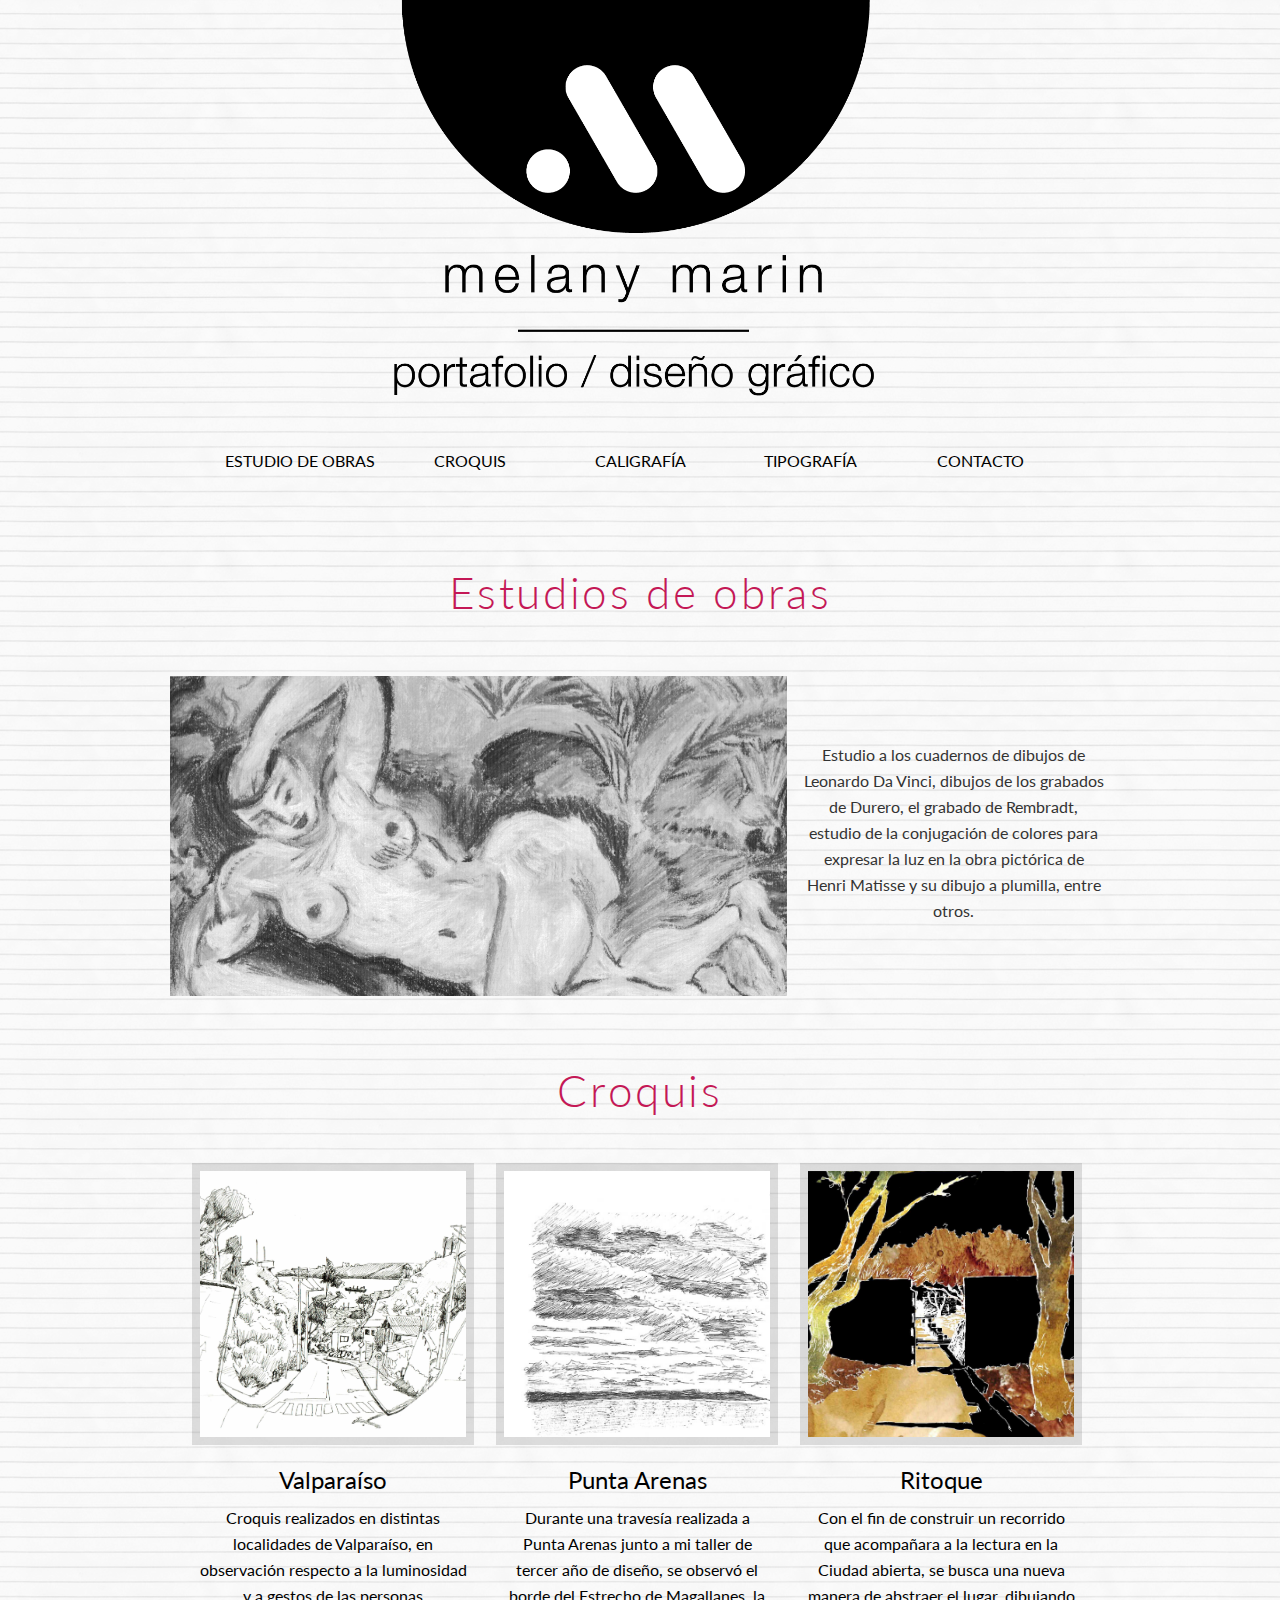
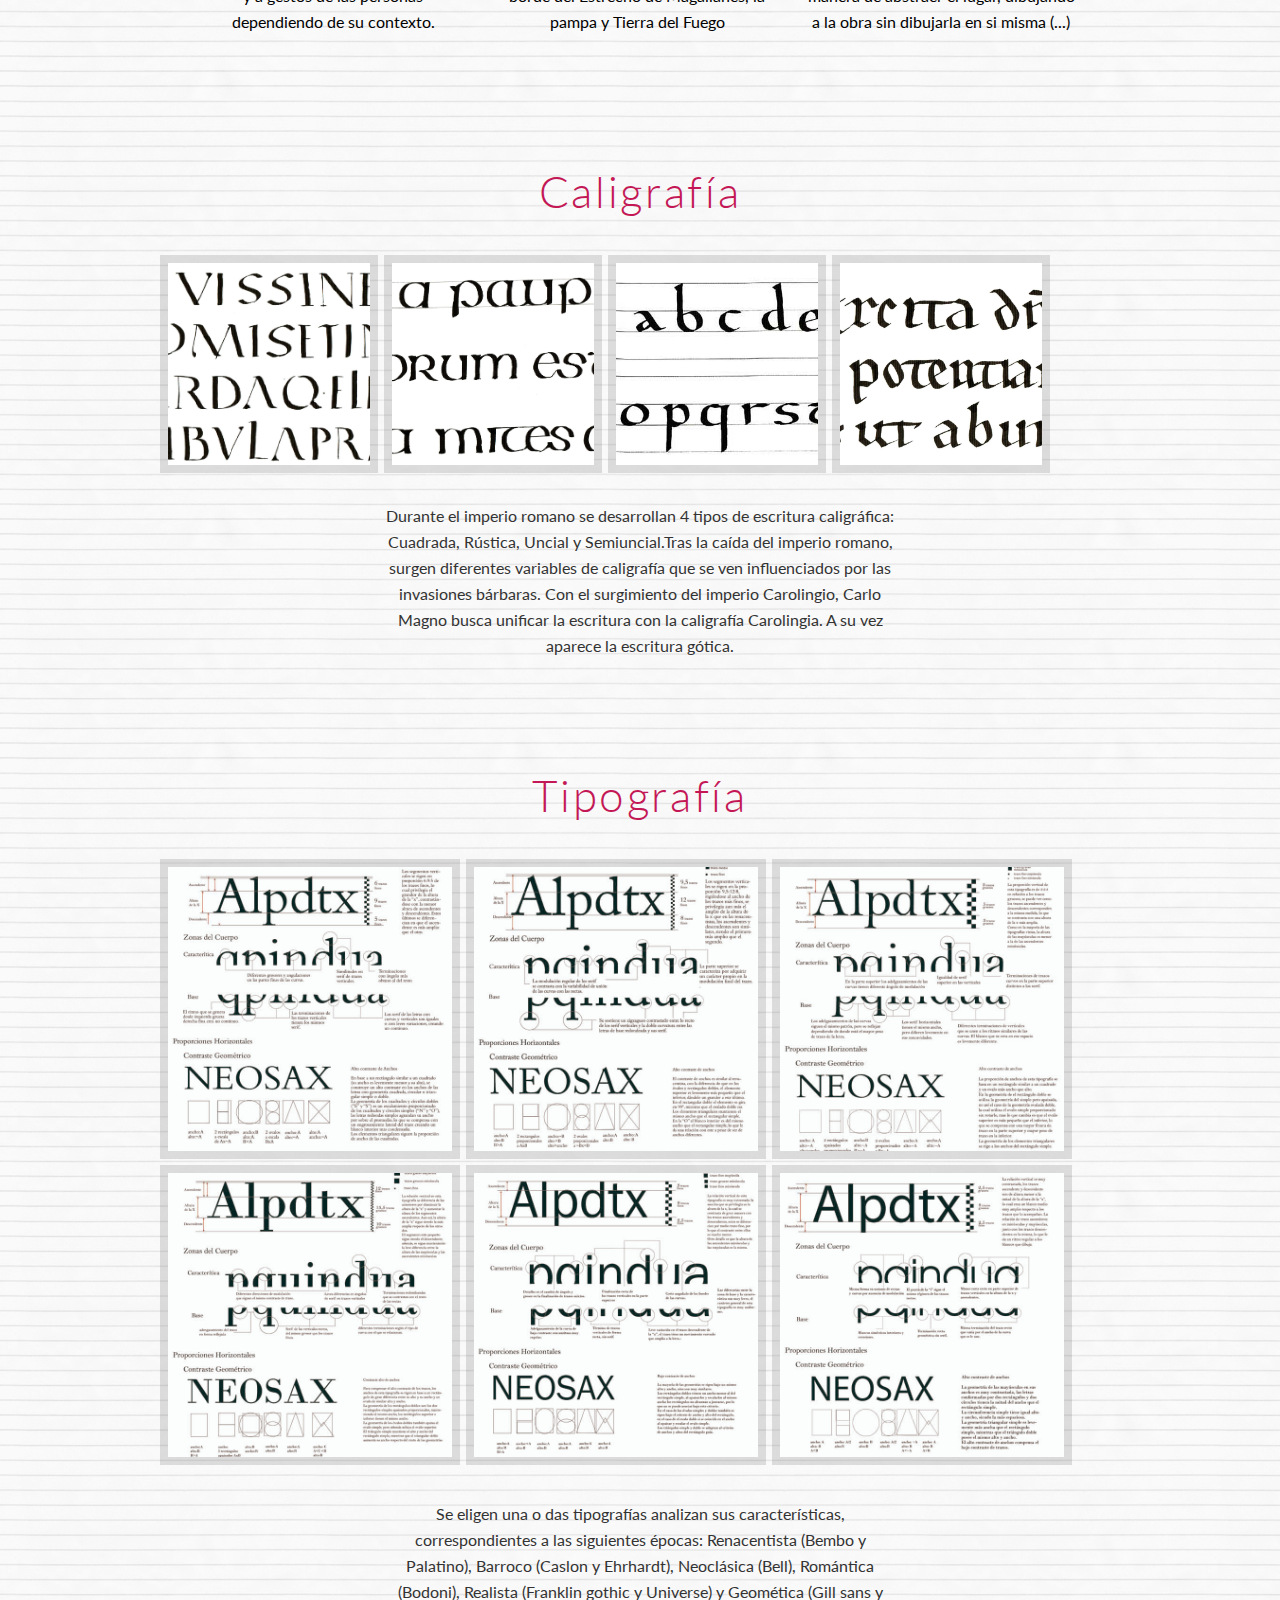
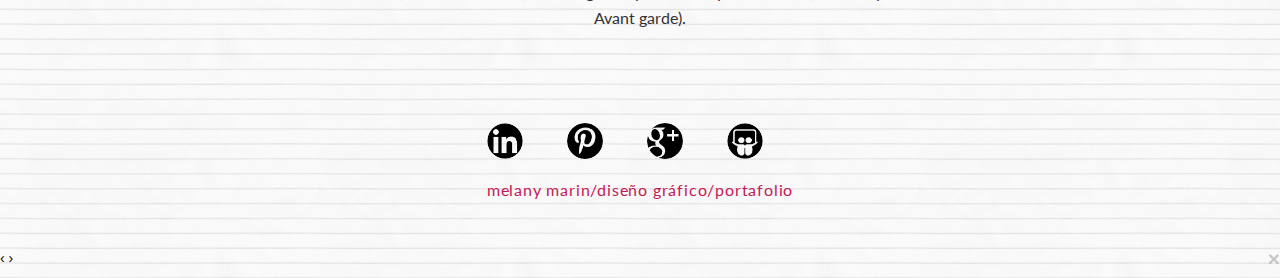
==== index.html @ e0c6d035 "portafolio-completo" ====
<!DOCTYPE html>
<html>
	<head>
		<title>Melany Marin - Portafolio</title>
		<link type="text/css" rel="stylesheet" href="css/cascadaport.css">
		<link href='http://fonts.googleapis.com/css?family=Lato:300,400,700,400italic' rel='stylesheet' type='text/css'>
		
		<link rel="stylesheet" href="http://netdna.bootstrapcdn.com/bootstrap/3.0.0/css/bootstrap.min.css">
		<link rel="stylesheet" href="http://blueimp.github.io/Gallery/css/blueimp-gallery.min.css">
		<link rel="stylesheet" href="css/bootstrap-image-gallery.min.css">

		<meta charset="utf-8">	
	</head>
	<body>
		<div class="container">
	
				<div class="logo-inicio">
					<img src="img/logo-inicio.png" align="center">
				</div>

			<div class="contenedor1024"  align="center"> <!--contenedor 1024-->

				<div class="supermenu">	<!--SUPERMENU-->
					
					<div class="menu"> <!--menu-->
						<div class="elementomenu">
							<a href="estudiodeobras.html" title="Análisis de obras de artistas"><p>Estudio de obras</p></a>
						</div>
						<div class="elementomenu">
							<a href="croquis.html" title="Dibujos en diferentes ciudades"><p>Croquis</p></a>
						</div>
						<div class="elementomenu">
							<a href="caligrafia.html" title="Análisis caligrafias Romana a Gótica"><p>Caligrafía</p>
						</div>
						<div class="elementomenu">
							<a href="tipografia.html" title="Análisis tipografico"><p>Tipografía</p></a>
						</div>
						
						<div class="elementomenu">
							<a href="contacto.html" title="Acerca de mi y contacto"><p>Contacto</p></a>
						</div>	 
					</div><!--fin de menu-->
				</div>	<!--fin de SUPERMENU-->

					<div class="cont-estudios-home"> <!--estudios-->
						<h1>Estudios de obras</h1>
							<div class="boximg-estudios">
							
									<a href="estudiodeobras.html"><img src="img/inicio/est-ini.jpg"></a>
								
							</div>
							<div class="boxtexto-estudios">
								<h4>Estudio a los cuadernos de dibujos de Leonardo Da Vinci, dibujos de los grabados de Durero, el grabado de Rembradt, estudio de la conjugación de colores para expresar la luz en la obra pictórica de Henri Matisse y su dibujo a plumilla, entre otros.</h4>	
							</div>
					</div> <!--fin de estudios-->

					<div class="cont-croquis-home"> <!--Croquis-->
						<h1>Croquis</h1>

						<a href="croquis.html">
							<div class="cont-img-tex-croquis"> <!--1 Croquis-->
								<div class="boximg-croquis">	
										<img src="img/croquis/valparaiso/bvalparaiso-23.jpg">
								</div>
								<div class="boxtexto-croquis">
									<h3>Valparaíso</h3>
									<h4>Croquis realizados en distintas localidades de Valparaíso, en observación respecto a la luminosidad  y a gestos de las personas dependiendo de su contexto.</h4>	
								</div>
							</div>
						</a>	

						<a href="croquis.html">
							<div class="cont-img-tex-croquis"><!--2 Croquis-->
								<div class="boximg-croquis">
									 <img src="img/croquis/punta arenas/bpunta-arenas-1.jpg">
								</div>
								<div class="boxtexto-croquis">
									<h3>Punta Arenas</h3>
									<h4>Durante una travesía realizada a Punta Arenas junto a mi taller de tercer año de diseño, se observó el borde del Estrecho de Magallanes, la pampa y Tierra del Fuego</h4>	
								</div>
							</div>
						</a>	

						<a href="croquis.html">
							<div class="cont-img-tex-croquis"><!--3 Croquis-->
								<div class="boximg-croquis">
									<img src="img/croquis/ritoque/britoque-6.jpg">
								</div>
								<div class="boxtexto-croquis">
									<h3>Ritoque</h3>
									<h4>Con el fin de construir un recorrido que acompañara a la lectura en la Ciudad abierta, se busca una nueva manera de abstraer el lugar, dibujando a la obra sin dibujarla en si misma (...)</h4>	
								</div>
							</div>	
						</a>
					</div>	<!--fin de Croquis-->	

					<div class="cont-caligrafia-home"> <!--caligrafia-->
						<h1>Caligrafía</h1>
						<div class="cont-img-caligrafia2">
							<a href="caligrafia.html"><img src="img/caligrafia/brom_cuadrada.jpg"></a>
						</div>	
						<div class="cont-img-caligrafia">
							<a href="caligrafia.html"><img src="img/caligrafia/bmn-insular.jpg"></a>
						</div>
						<div class="cont-img-caligrafia">
							<a href="caligrafia.html"><img src="img/caligrafia/bcarolingia.jpg"></a>
						</div>
						<div class="cont-img-caligrafia">
							<a href="caligrafia.html"><img src="img/caligrafia/bgotica.jpg"></a>
						</div>
						<div class="superbox-texto">
							<div class="boxtexto-caligrafia" align="center">
								<h4>Durante el imperio romano se desarrollan 4 tipos de escritura caligráfica: Cuadrada, Rústica, Uncial y Semiuncial.Tras la caída del imperio romano, surgen diferentes variables de caligrafía que se ven influenciados por las invasiones bárbaras. Con el surgimiento del imperio Carolingio, Carlo Magno busca unificar la escritura con la caligrafía Carolingia. A su vez aparece la escritura gótica.</h4>	
							</div>
						</div>	
					</div> <!--fin de caligrafia-->

					<div class="cont-tipografia-home"><!--tipografia-->
						<h1>Tipografía</h1>

						<div class="cont-img-tipografia">
							<a href="tipografia.html"><img src="img/tipografia/bembo.jpg"></a>
						</div>	

						<div class="cont-img-tipografia">
							<a href="tipografia.html"><img src="img/tipografia/caslon.jpg"></a>
						</div>

						<div class="cont-img-tipografia2">
							<a href="tipografia.html"><img src="img/tipografia/bell.jpg"></a>
						</div>

						<div class="cont-img-tipografia">
							<a href="tipografia.html"><img src="img/tipografia/bodoni.jpg"></a>
						</div>

						<div class="cont-img-tipografia">
							<a href="tipografia.html"><img src="img/tipografia/franklin.jpg"></a>
						</div>

						<div class="cont-img-tipografia2">
							<a href="tipografia.html"><img src="img/tipografia/avantgarde.jpg"></a>
						</div>

						<div class="superbox-texto">
							<div class="boxtexto-tipografia">
								<h4>Se eligen una o das tipografías analizan sus características, correspondientes a las siguientes épocas: Renacentista (Bembo y Palatino), Barroco (Caslon y Ehrhardt), Neoclásica (Bell), Romántica (Bodoni), Realista (Franklin gothic y Universe) y Geomética (Gill sans y Avant garde).</h4>	
							</div>
						</div>	
					</div>	<!--fin de tipografia-->

					<!--editorial

					<div class="cont-editorial-home"> 
						<h1>Editorial</h1>
						<div class="boxtexto-editorial">
							<h4>Lorem ipsum dolor sit amet, consectetur adipiscing elit. MaurisLorem ipsum dolor sit amet, consectetur adipiscing elit. MaurisLorem ipsum dolor sit amet, consectetur adipiscing elit. Mauris</h4>	
						</div>
						<div class="cont-img-editorial">
							<img src="">
						</div>
						<div class="cont-img-editorial">
							<img src="">
						</div>
						<div class="cont-img-editorial">
							<img src="">
						</div>

					</div>

					fin de editorial-->

					<footer align="center">
						<div class="cont-footer-home">
							<div class="iconosfooter2">
								<a href="http://www.linkedin.com/pub/melany-marin/69/338/327"><img src="img/footer/linkedin.png"></a>
							</div>
							<div class="iconosfooter">
								<a href="http://www.pinterest.com/bpurpless/"><img src="img/footer/pinterest.png"></a>
							</div>
							<div class="iconosfooter">
								<a href="http://plus.google.com/u/0/+MelanyMarin_perfil/about"><img src="img/footer/google.png"></a>
							</div>
							<div class="iconosfooter">
								<a href="http://www.slideshare.net/MelanyeMarin"><img src="img/footer/slideshare.png"></a>
							</div>
							<div class="texto-footer">
								<p>melany marin/diseño gráfico/portafolio </p>
							</div>
						</div>	
					</footer>
						
			</div> <!--fin del contenedor de 1024-->
		</div><!--fin del container-->

		<!--PRUEBADE GALERIA DE BOOTSTRAP-->

		<div id="blueimp-gallery" class="blueimp-gallery">
		    <!-- The container for the modal slides -->
		    <div class="slides"></div>
		    <!-- Controls for the borderless lightbox -->
		    <h3 class="title"></h3>
		    <a class="prev">‹</a>
		    <a class="next">›</a>
		    <a class="close">×</a>
		    <a class="play-pause"></a>
		    <ol class="indicator"></ol>
		    <!-- The modal dialog, which will be used to wrap the lightbox content -->
		    <div class="modal fade">
		        <div class="modal-dialog">
		            <div class="modal-content">
		                <div class="modal-header">
		                    <button type="button" class="close" aria-hidden="true">&times;</button>
		                    <h4 class="modal-title"></h4>
		                </div>
		                <div class="modal-body next"></div>
		                <div class="modal-footer">
		                    <button type="button" class="btn btn-default pull-left prev">
		                        <i class="glyphicon glyphicon-chevron-left"></i>
		                        Previous
		                    </button>
		                    <button type="button" class="btn btn-primary next">
		                        Next
		                        <i class="glyphicon glyphicon-chevron-right"></i>
		                    </button>
		                </div>
		            </div>
		        </div>
		    </div>
		</div>

		<!--FIN DE GALERIA DE BOOTSTRAP-->

		<!--prueba de modal

					<div class="modal fade" id="imagen" role="dialog">
					  <div class="modal-dialog">
					    <div class="modal-content">
					      <div class="modal-header">
					        <button type="button" class="close" data-dismiss="modal"><span aria-hidden="true">&times;</span><span class="sr-only">Close</span></button>					        
					      </div>
					      <div class="modal-body">
					        <img src="img/4.jpg">
					      </div>
					      <div class="modal-caption">
					        <p>lalalal</p>
					      </div>
					    </div>
					  </div>
					</div> fin modal-->
					
					<!-- modal usa css de bootstrap.min.css y script de bootstap.min.js C: 
					
					<script src="https://ajax.googleapis.com/ajax/libs/jquery/1.11.1/jquery.min.js"></script>
					<script src="js/bootstrap.min.js"></script> -->

					

		<script src="http://ajax.googleapis.com/ajax/libs/jquery/1.10.2/jquery.min.js"></script>
		<script src="http://blueimp.github.io/Gallery/js/jquery.blueimp-gallery.min.js"></script>
		<script src="js/bootstrap-image-gallery.min.js"></script>

	</body><!--fin del body-->
</html>
---- css/cascadaport.css ----
/*--contenedores--*/
*{
	webkit-box-sizing:none !important;
}

body{
	background-image: url(../img/lined_paper.png);
	background-repeat: repeat;
	margin: 0px;
}

.container{
	margin-top:0px;
}
.contenedor1024{
	max-width: 1024px;
	margin: 0 auto;
	background-color: (0,0,0,1);
}

.imageninicial{
	height: 591px;
	margin: 0 auto;
	width: 100%;
	background-repeat: no-repeat;
	background-size: 100%;
}

/*--.logomenu{
	width: 1024px;
	margin: 0 auto;
	margin-left: 41,6%;
	margin-right: 41,6%;
	display: inline-block;
}--*/

.logo-inicio img{
	max-width: 600px;
}

.logomenu, img{
	width: 156px;
	display: block;
	margin: 0 auto;
}

.menu{
	margin: 0 auto;
	max-width: 1024px;
	height: 60px;
	margin-bottom: 20px;
	display:inline-block;
}

.elementomenu{
	width: 170px;
	height: 51px;
	float: left;
	margin: 0 auto;
	display: inline-block;
}

.supermenu{
	display: inline-block;
	margin: 0 auto;
}


.menu, a p{ /*--primer menu--*/
	font-family: 'Lato', helvetica, arial, sans-serif !important;
	text-transform: uppercase !important;
	text-align: center !important;
	font-size: 16px !important;
	font-variant: 700 !important;
}

.span_2{
	float: left;
	text-align: center;
	margin: 0 auto;
	display: inline;
}

.span4{
	float: left;
	display: inline;
}

.span_1{
float: left;
display: inline-block;
}

/*--contenedores de estudios--*/

.cont-estudios-home{
	margin: 0 auto;
	max-width: 960px;
	margin-top: 35px; 
	margin-bottom: 15px;
	display: inline-block;
}


.boximg-estudios{
	width:617px;
	height:320px;
	margin-top: 20px;
	background-color: black;
	display: inline-block;
	float: left;
	overflow: hidden;
}

/*--------------------------HOVERS-------------------------*/

.boximg-estudios img{
	-webkit-filter:grayscale(1);
	-moz-filter:grayscale(1);
	-ms-filter:grayscale(1);
	-o-filter:grayscale(1);
}

.boximg-estudios img:hover{
	/*--
	-webkit-filter:brightness(0.3);
	-moz-filter:brightness(0.3);
	-ms-filter:brightness(0.3);
	-o-filter:brightness(0.3);
	--*/
	-webkit-filter:grayscale(0);
	-moz-filter:grayscale(0);
	-ms-filter:grayscale(0);
	-o-filter:grayscale(0);
	transition: 1s;
}


.boximg-croquis:hover{
	background-color: #44014D;
	transition: 0.5s;
}



.cont-img-tex-croquis:hover{
	background-color: rgba(100,100,100,0.2);
	transition: 1s;
}

.cont-img-tex-contenido:hover{
	background-color: rgba(100,100,100,0.2);
	transition: 0.5s;
}

.cont-img-caligrafia2:hover{	
	background-color: #44014D;
	transition: 0.5s;
	
}

.cont-img-caligrafia:hover{
	background-color: #44014D;
	transition: 1s;	
}

.cont-img-tipografia:hover{
	background-color: #44014D;
	transition: 1s;
	
}

.cont-img-tipografia2:hover{
	background-color: #44014D;
	transition: 1s;
	
}

.cont-img-galeria:hover{
	background-color: #44014D;
	transition: 1s;
}

.cont-img-galeria2:hover{
	background-color: #44014D;
	transition: 1s;
}

.boximg-contenido:hover{
	background-color: #44014D;
	transition: 1s;
}

.menu .elementomenu a p:hover{
	color:#C41856;
	text-decoration: none;
}

/*------------------------- FIN DE HOVERS--------------------------*/

img{
	width: 100% !important;
	height: auto !important;
}

.boxtexto-estudios{
	width: 314px;
	padding:6px;
	display: inline-block;
	float: right;
	margin-top: 70px;
	margin-left: 10px;
}

/*--contenedores de croquis--*/


.cont-croquis-home{
	margin: 0 auto;
	max-width: 960px;
	margin-top: 35px; 
	margin-bottom: 15px;
	display: inline-block;

}

.cont-img-tex-croquis{
	padding-left: 8px !important;
	padding-right: 8px !important;
	padding-top: 8px !important;
	margin: 0 auto !important;
	width: 298px !important;
	display: inline-block !important;
	background-color: rgba(100,100,100,0);
	float: left !important;
	margin-right: 6px !important;
	margin-bottom: 20px !important;
}

.cont-img-tex-croquis-centro{
	padding-left: 8px;
	padding-right: 8px;
	margin-left: 6px;
	margin-right: 6px;
	margin: 0 auto;
	width: 298px;
	display: inline-block;
	background-color: rgba(100,100,100,0);
	float: left;
}
.boximg-croquis{
	padding: 8px;
	background-color: rgba(100,100,100,0.2);
	display: inline-block;
	float: right;
	overflow: hidden;
}

.boxtexto-croquis{
	display: inline-block;
	padding-left: 6px;
	padding-right: 6px;
	padding-bottom: 12px;
	margin-bottom: 20px;
	float: right;
}

.imagen-298{
	width: 298px;
	vertical-align: middle;
}

.boxtexto-croquis, h2{
	text-align: center;
}


/*--CALIGRAFIA--*/

.cont-caligrafia-home{
	margin: 0 auto;
	max-width: 960px;
	margin-top: 35px; 
	margin-bottom: 15px;
	display: inline-block;
	

}

.cont-img-caligrafia{
	padding:8px;
	margin-left: 6px;
	width: 218px;
	height: 218px;
	background-color: rgba(100,100,100,0.2);
	display: inline-block;
	float: left;
}

.cont-img-caligrafia2{
	padding:8px;
	width: 218px;
	height: 218px;
	background-color: rgba(100,100,100,0.2);
	display: inline-block;
	float: left;
}

.superbox-texto{
	display: inline-block;
	margin-right: 50px;
	margin-left: 50px;
}
.boxtexto-caligrafia{
	width: 600px;
	padding-top: 20px;
	padding-left: 40px;
	padding-right: 40px;
	padding-bottom: 12px;
	margin-bottom: 20px;
	display: inline-block;

}

/*--TIPOGRAFIA--*/

.cont-tipografia-home{
	margin: 0 auto;
	max-width: 960px;
	margin-top: 35px; 
	margin-bottom: 15px;
	display: inline-block;

}

.cont-img-tipografia{
	
	margin-right: 6px;
	margin-bottom: 6px;
	padding: 8px;
	width: 300px;
	height: 300px;
	background-color: rgba(100,100,100,0.2);
	display: inline-block;
	float: left;
}

.cont-img-tipografia2{
	padding: 8px;
	margin-bottom: 6px;
	width: 300px;
	height: 300px;
	background-color: rgba(100,100,100,0.2);
	display: inline-block;
	float: left;
}

.superbox-texto{
	display: inline-block;
	margin-right: 50px;
	margin-left: 50px;
}
.boxtexto-tipografia{
	width: 600px;
	padding-top: 20px;
	padding-left: 40px;
	padding-right: 40px;
	padding-bottom: 12px;
	margin-bottom: 20px;
	display: inline-block;
}


/*--Editorial--*/

.cont-editorial-home{
	margin: 0 auto;
	max-width: 960px;
	margin-top: 35px; 
	margin-bottom: 15px;
	display:inline-block;

}

.cont-img-editorial{
	
	margin-right: 6px;
	margin-bottom: 6px;
	width: 234px;
	height: 234px;
	display: inline-block;
	background-color: black;
	float: left;
}

.cont-img-editorial2{
	margin-left:6px;
	margin-right:6px;
	margin-bottom: 6px;
	width: 234px;
	height: 234px;
	display: inline-block;
	float: left;
}

.superbox-texto{
	display: inline-block;
	margin-right: 50px;
	margin-left: 50px;
}
.boxtexto-editorial{
	width: 214px;
	padding-left: 6px;
	padding-right: 6px;
	padding-bottom: 12px;
	margin-bottom: 20px;
	display: inline;
	margin: 0 auto;
	float: left;
}


/*--FOOTER--*/


}

footer{
	width: 100%;
	height: 200px;
	background-color: red;
	padding-right: 20%;
	padding-left: 20%;
	padding-top: 30px;
	padding-bottom: 20px;
	display: inline-block;
	float: right;
	margin-top: 30px;

}

.cont-footer-home{
	margin: 0 auto;
	max-width: 100%px;
	margin-top: 35px; 
	margin-bottom: 15px;
	display: inline-block;
	/*--margin-right: 33%;
	margin-left:33%;--*/
}

.iconosfooter{
	width: 36px;
	height: 36px;
	border-radius: 100%;
	margin-left: 44px;
	margin-bottom: 18px;
	float: left;
	display: inline-block;
	overflow: hidden;
}

.iconosfooter2{
	width: 36px;
	height: 36px;
	border-radius: 100%;
	margin-bottom: 18px;
	float: left;
	display: inline-block;
	overflow: hidden;
}

.texto-footer{
	text-align: center;
	display: inline;
	margin-top: 15px;
}

.texto-footer, p{
	font-family: 'Lato', helvetica, arial, sans-serif;
	font-size: 16px;
	font-variant: 400;
	text-align: lef;

}
}

/*--.boximg-caligrafia{
	width:218px;
	height:177px;
	background-color: black;
	display: inline-block;
	float: right;
}--*/



/*--estilos de a--*/
div a{
	text-decoration: none;
	color:#ffffff;
}

div a:hover{
	color: #570273 !important;
}

a{
	text-decoration: none !important;
	color: #000000 !important;
}

/*--div a:visited {
	text-decoration: none;
	border: none;
	color: #666666;
} --*/

/*--fin de estilos de a--*/

/*--estilos de textos--*/
/*--los weight de lato son 300 (light) 400, 400italic, bold--*/

h1{
	font-family: 'Lato', helvetica, arial, sans-serif  !important;
	font-size: 44px !important;
	font-weight: 300 !important;
	letter-spacing: 0.06em !important;
	text-align: center !important;
	margin-bottom: 40px !important;
	color: #C41856 !important;
}

h2{
	font-family: 'Lato', helvetica, arial, sans-serif  !important;
	font-size: 24px !important;
	text-transform: uppercase !important;
	line-height: 30px;
	color: #630170 !important;
	font-weight: 400 !important;
	text-align: center !important;
}

h3{
	font-family: 'Lato', helvetica, arial, sans-serif  !important;
	font-size: 24px  !important;
	line-height: 30px  !important;
	font-weight: 400  !important;
	text-align: center  !important;
}

h4{
	font-family: 'Lato', helvetica, arial, sans-serif  !important;
	font-size: 16px  !important;
	line-height: 26px  !important;
	font-weight: 400  !important;
	text-align: center  !important;
}

p{
	font-family: 'Lato', helvetica, arial, sans-serif  !important;
	font-size: 16px  !important;
	line-height: 26px  !important;
	font-weight: 400  !important;
	text-align: center  !important;
	padding-top: 20px  !important;
}

.texto-footer p{
	font-weight: 400  !important;
	letter-spacing: 0.05em;
	color: #C41856;	
}

/*-------------------------GALERIA--------------------------*/

.boxtexto-galeria{
	width: 450px;
	padding-left: 6px;
	padding-right: 6px;
	padding-bottom: 12px;
	margin-bottom: 20px;
	display: block;
	margin: 0 auto;

}

.cont-galeria-galeria{
	margin: 0 auto;
	max-width: 960px;
	margin-top: 35px; 
	margin-bottom: 15px;
}

.cont-img-galeria{
	padding:8px;
	margin-right: 6px;
	width: 218px;
	height: 218px;
	display: inline-block;
	background-color: rgba(100,100,100,0.2);
	float: left;
	margin-bottom: 6px;
}

.cont-img-galeria2{
	padding:8px;
	width: 218px;
	height: 218px;
	display: inline-block;
	background-color:rgba(100,100,100,0.2);
	float: left;
	margin-bottom: 6px;
}

.cont-galeria-galeria, h2{
	margin-top: 20px;
	display: inline-block;
	text-align: center;
}


/*----------------CONTENIDO------------*/

.cont-img-tex-contenido{
	padding-left: 8px;
	padding-right: 8px;
	padding-top: 8px;
	margin: 0 auto;
	margin-top: 20px;
	width: 298px;
	display: inline-block;
	background-color: rgba(100,100,100,0);
	float: left;
	margin-right: 6px; 
}

.boxtexto-contenido{
	display: inline-block;
	padding-left: 6px;
	padding-right: 6px;
	padding-bottom: 12px;
	margin-bottom: 20px;
}

.boximg-contenido{
	padding: 8px;
	background-color: rgba(100,100,100,0.2);
	display: inline-block;
	float: right;
}

/*--ACERCA DE MI--*/

.box-img-acercademi{
	height: 298px;
	width: 298px;
	border-radius: 100%;
	background-color: black;
	position: relative;
	display: inline-block;
	overflow: hidden;
}

.cont-acercademi{
	margin: 0 auto;
	max-width: 960px;
	margin-top: 35px; 
	margin-bottom: 15px;
	display: block;

} 

.box-img-trabajo{
	height: 100px;
	width: 100px;
	border-radius: 200px;
	background-color: black;
	margin-left: 20px;
	display: inline-block;
	float: left;

}

/*------------------FORMULARIO DE CONTACTO-----------------*/

label {
    display:block;
    margin-top:20px;
    letter-spacing:1px;
    font-family: 'Lato', helvetica, arial, sans-serif;
    font-size:16px;
    line-height: 24px;
    color:#000000;
}
.formulario {
    display:block;
    margin:0 auto;
    width:510px;
    color: #666666;
    font-family: 'Lato', helvetica, arial, sans-serif;
	font-size: 24px;
	line-height: 30px;
	font-weight: 400;
	text-align: center;
}
form {
    margin:0 auto;
    width:400px;
}
 
input, textarea {
    width:380px;
    height:27px;
    background:#666666;
    border:2px solid #f6f6f6;
    padding:10px;
    margin-top:5px;
    font-family: 'Lato', helvetica, arial, sans-serif;
    font-size:16px;
    line-height: 24px;
    color:#ffffff;
}
 
textarea {
    height:150px;
}
 
#submit {
    width:85px;
    height:35px;
    border:none;
    margin-top:20px;
    
}

/*-------------------arreglos galeria---------------------*/

.blueimp-gallery .modal-body{
	padding: 0px !important;
}

.blueimp-gallery .modal-body img{
	position: relative !important;
	width: 80% !important;
	height: auto !important;

}


/*------------------arreglos bootdtrap-------------------*/

.modal-caption{
	padding: 20px;
}

.modal-caption p{
	text-align: left !important;
	font-weight: 400 !important;
}
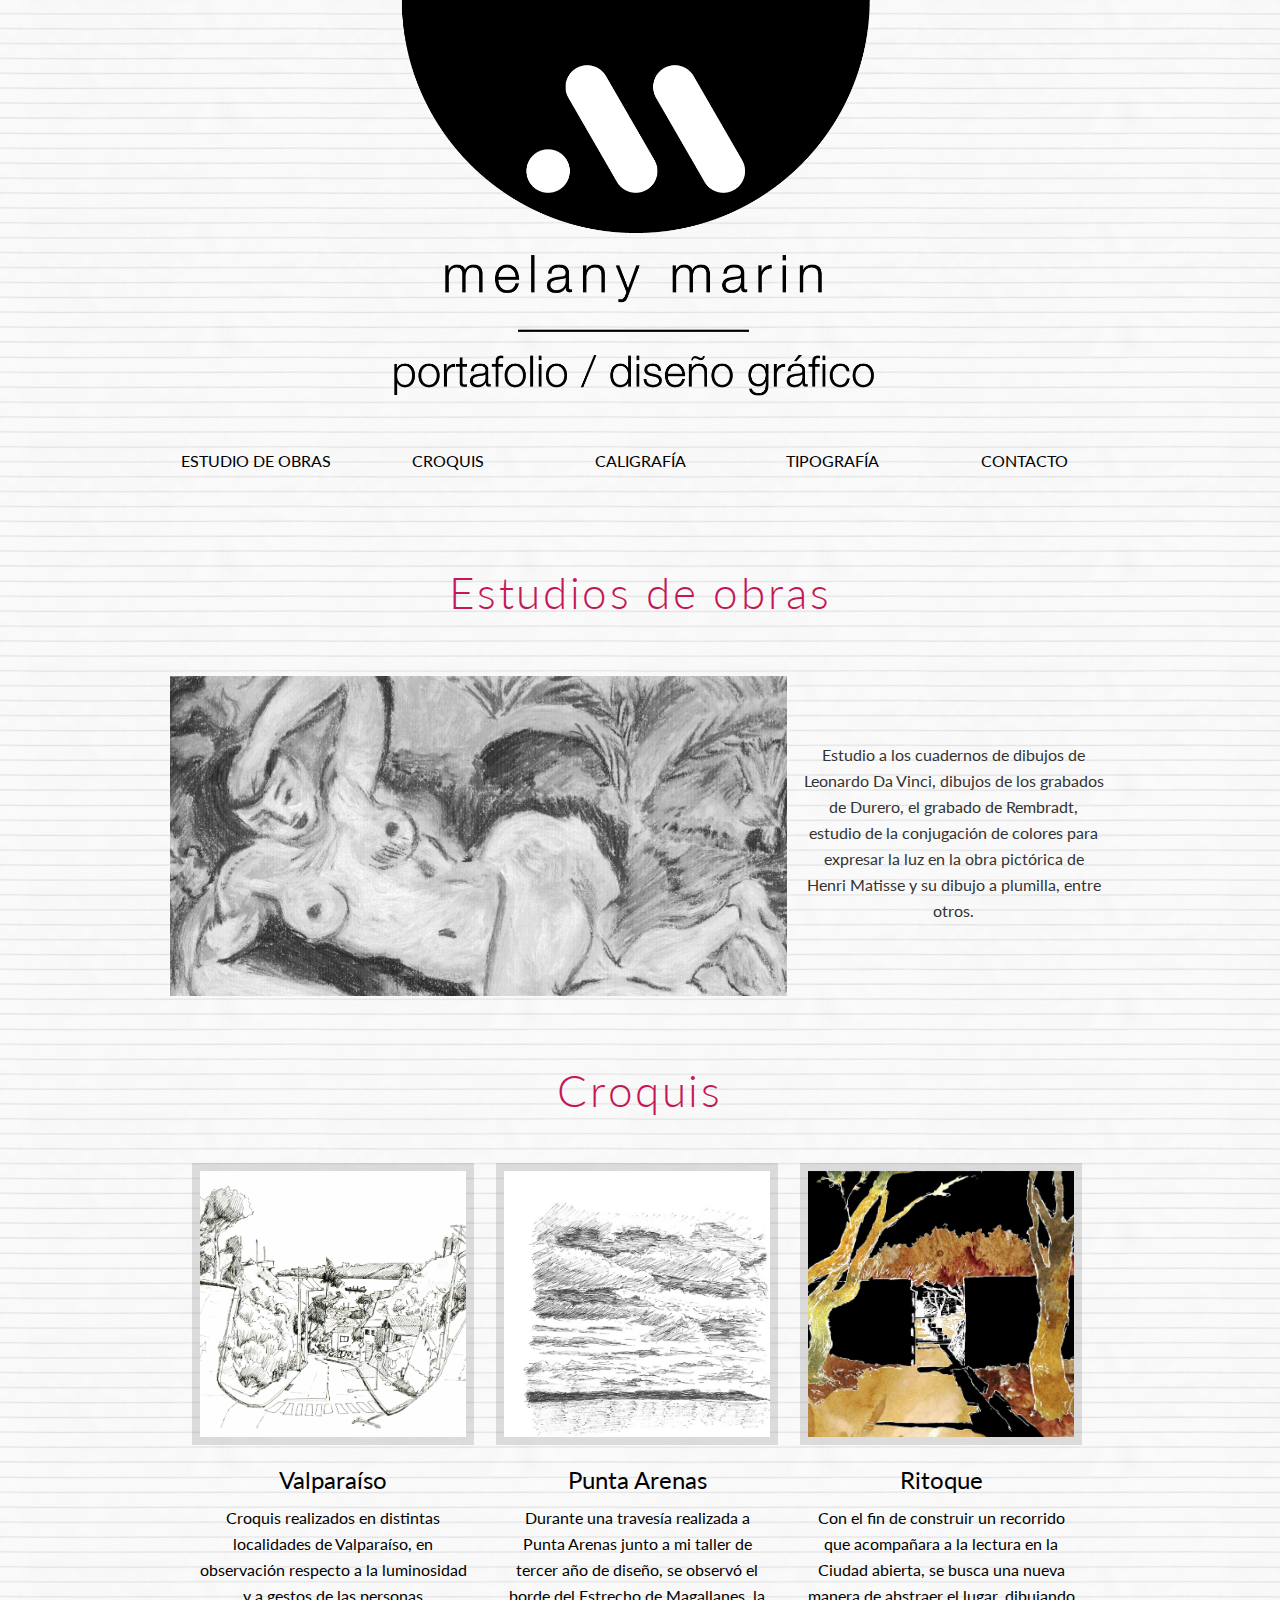
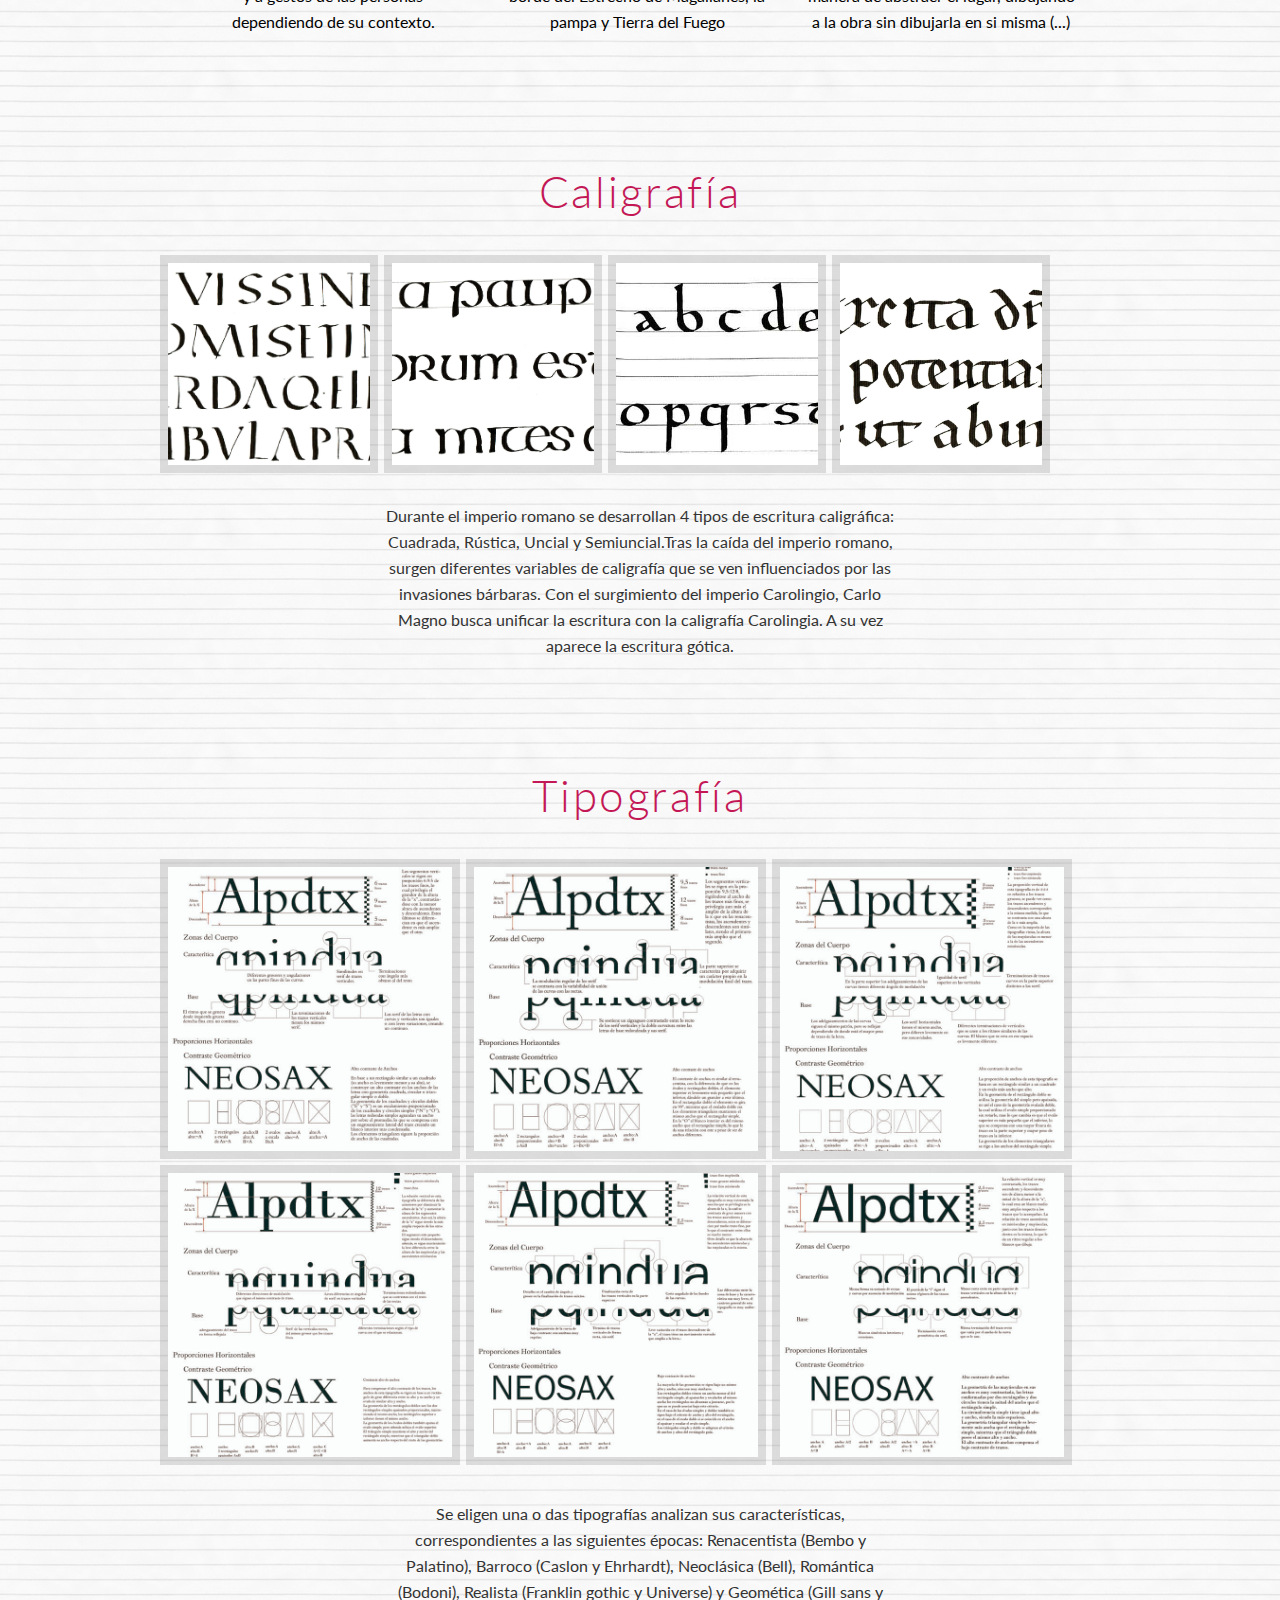
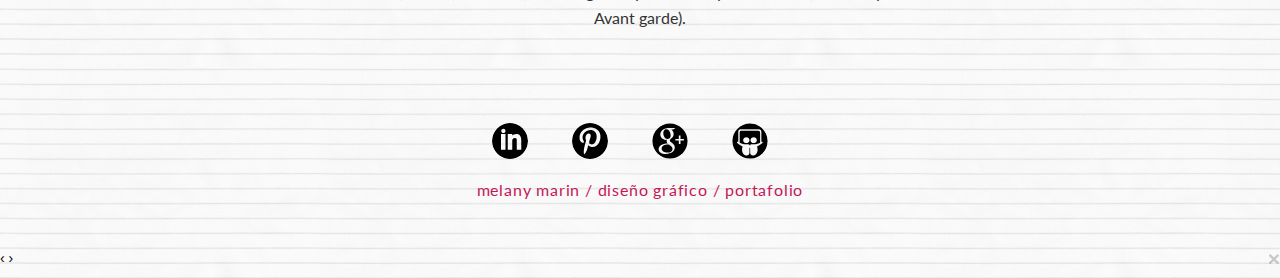
==== commit a327266e: "arreglos finales en foter y ancho img galerias" ====
--- a/index.html
+++ b/index.html
@@ -173,19 +173,19 @@
 					<footer align="center">
 						<div class="cont-footer-home">
 							<div class="iconosfooter2">
-								<a href="http://www.linkedin.com/pub/melany-marin/69/338/327"><img src="img/footer/linkedin.png"></a>
+								<a href="http://www.linkedin.com/pub/melany-marin/69/338/327"><img src="img/svg/linkedin2.svg"></a>
 							</div>
 							<div class="iconosfooter">
-								<a href="http://www.pinterest.com/bpurpless/"><img src="img/footer/pinterest.png"></a>
+								<a href="http://www.pinterest.com/bpurpless/"><img src="img/svg/pinterest11.svg"></a>
 							</div>
 							<div class="iconosfooter">
-								<a href="http://plus.google.com/u/0/+MelanyMarin_perfil/about"><img src="img/footer/google.png"></a>
+								<a href="http://plus.google.com/u/0/+MelanyMarin_perfil/about"><img src="img/svg/google110.svg"></a>
 							</div>
 							<div class="iconosfooter">
-								<a href="http://www.slideshare.net/MelanyeMarin"><img src="img/footer/slideshare.png"></a>
+								<a href="http://www.slideshare.net/MelanyeMarin"><img src="img/svg/slideshare3.svg"></a>
 							</div>
 							<div class="texto-footer">
-								<p>melany marin/diseño gráfico/portafolio </p>
+								<p>melany marin / diseño gráfico / portafolio  </p>
 							</div>
 						</div>	
 					</footer>
--- a/css/cascadaport.css
+++ b/css/cascadaport.css
@@ -53,7 +53,7 @@
 }
 
 .elementomenu{
-	width: 170px;
+	width: 192px;
 	height: 51px;
 	float: left;
 	margin: 0 auto;
@@ -196,6 +196,17 @@
 	text-decoration: none;
 }
 
+.iconosfooter a img:hover{
+	background-color: #C41856;
+	transition: 0.4s;
+}
+
+.iconosfooter2 a img:hover{
+	background-color: #C41856;
+	transition: 0.4s;
+}
+
+
 /*------------------------- FIN DE HOVERS--------------------------*/
 
 img{
@@ -464,11 +475,13 @@
 	width: 36px;
 	height: 36px;
 	border-radius: 100%;
+	margin-left: 15px;
 	margin-bottom: 18px;
 	float: left;
 	display: inline-block;
 	overflow: hidden;
 }
+
 
 .texto-footer{
 	text-align: center;
@@ -480,9 +493,8 @@
 	font-family: 'Lato', helvetica, arial, sans-serif;
 	font-size: 16px;
 	font-variant: 400;
-	text-align: lef;
-
-}
+	text-align: center;
+
 }
 
 /*--.boximg-caligrafia{
@@ -595,8 +607,8 @@
 .cont-img-galeria{
 	padding:8px;
 	margin-right: 6px;
-	width: 218px;
-	height: 218px;
+	width: 235px;
+	height: 235px;
 	display: inline-block;
 	background-color: rgba(100,100,100,0.2);
 	float: left;
@@ -605,8 +617,8 @@
 
 .cont-img-galeria2{
 	padding:8px;
-	width: 218px;
-	height: 218px;
+	width: 235px;
+	height: 235px;
 	display: inline-block;
 	background-color:rgba(100,100,100,0.2);
 	float: left;
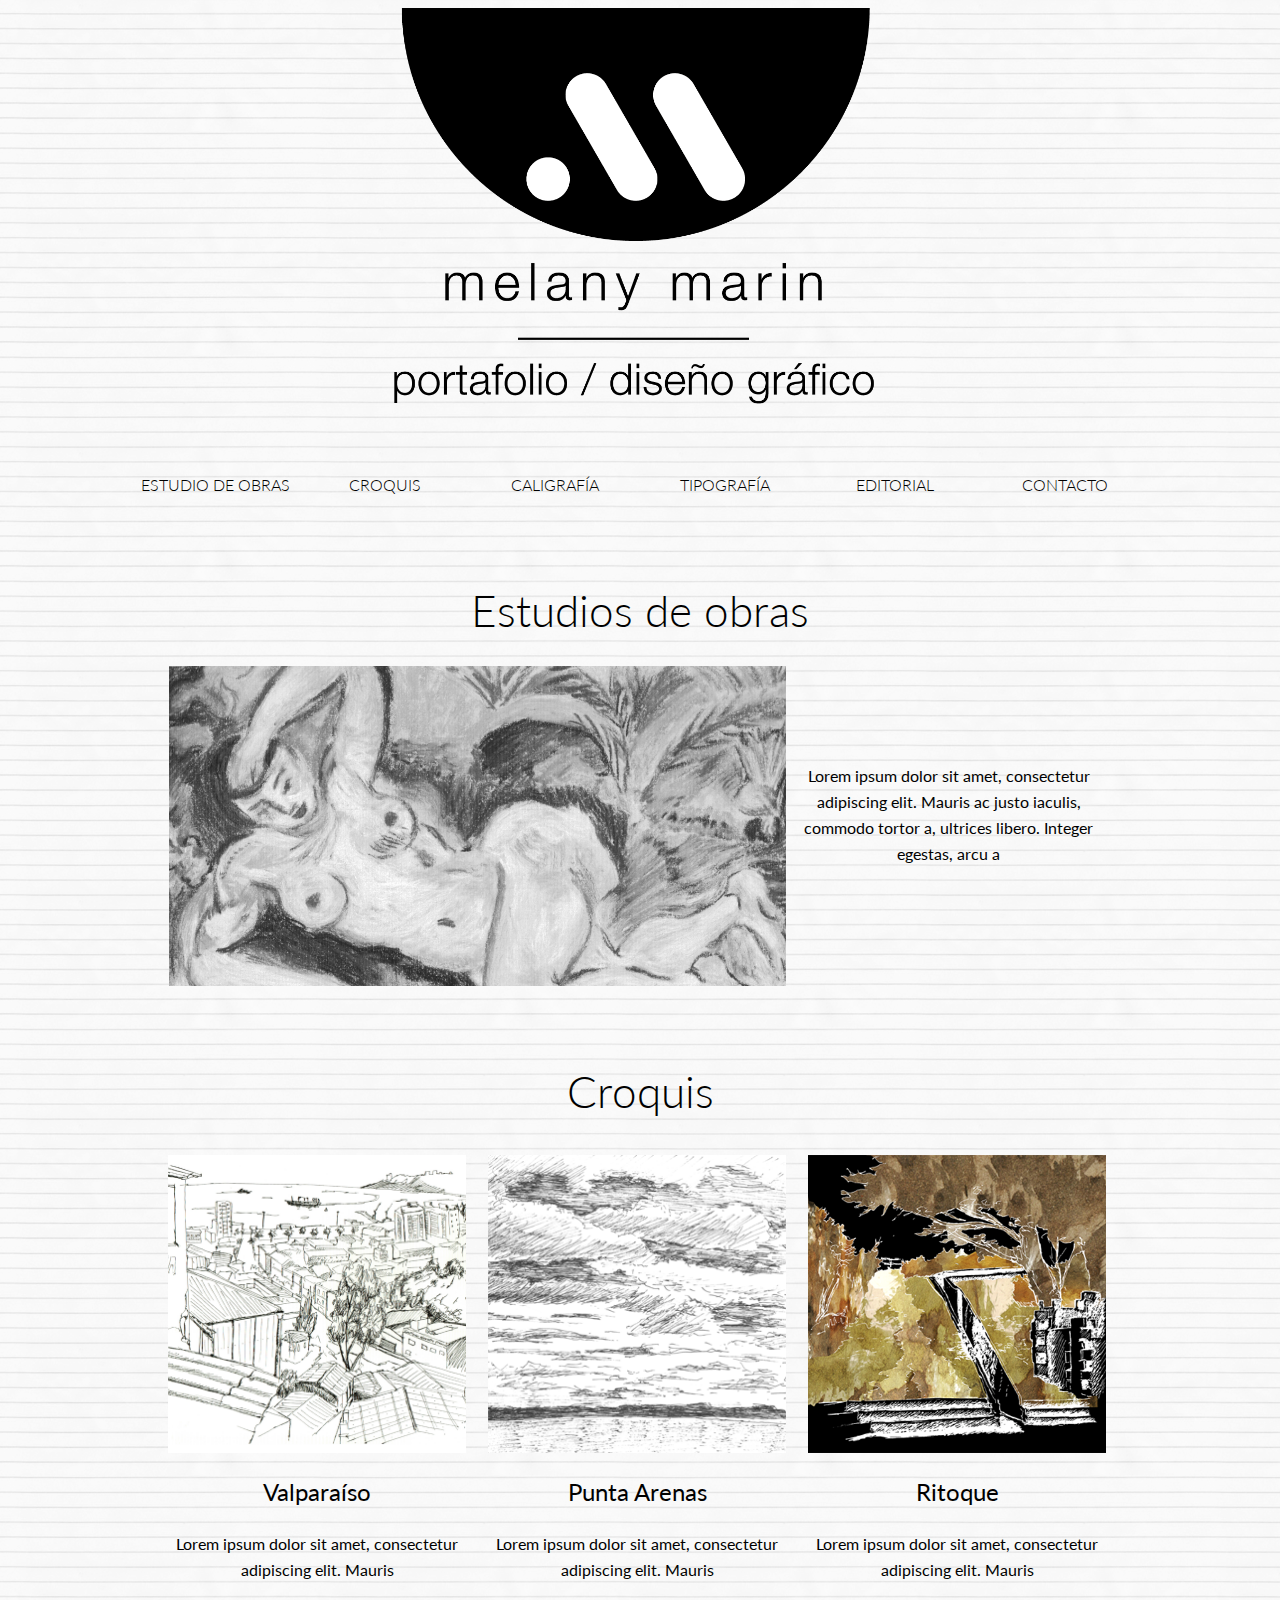
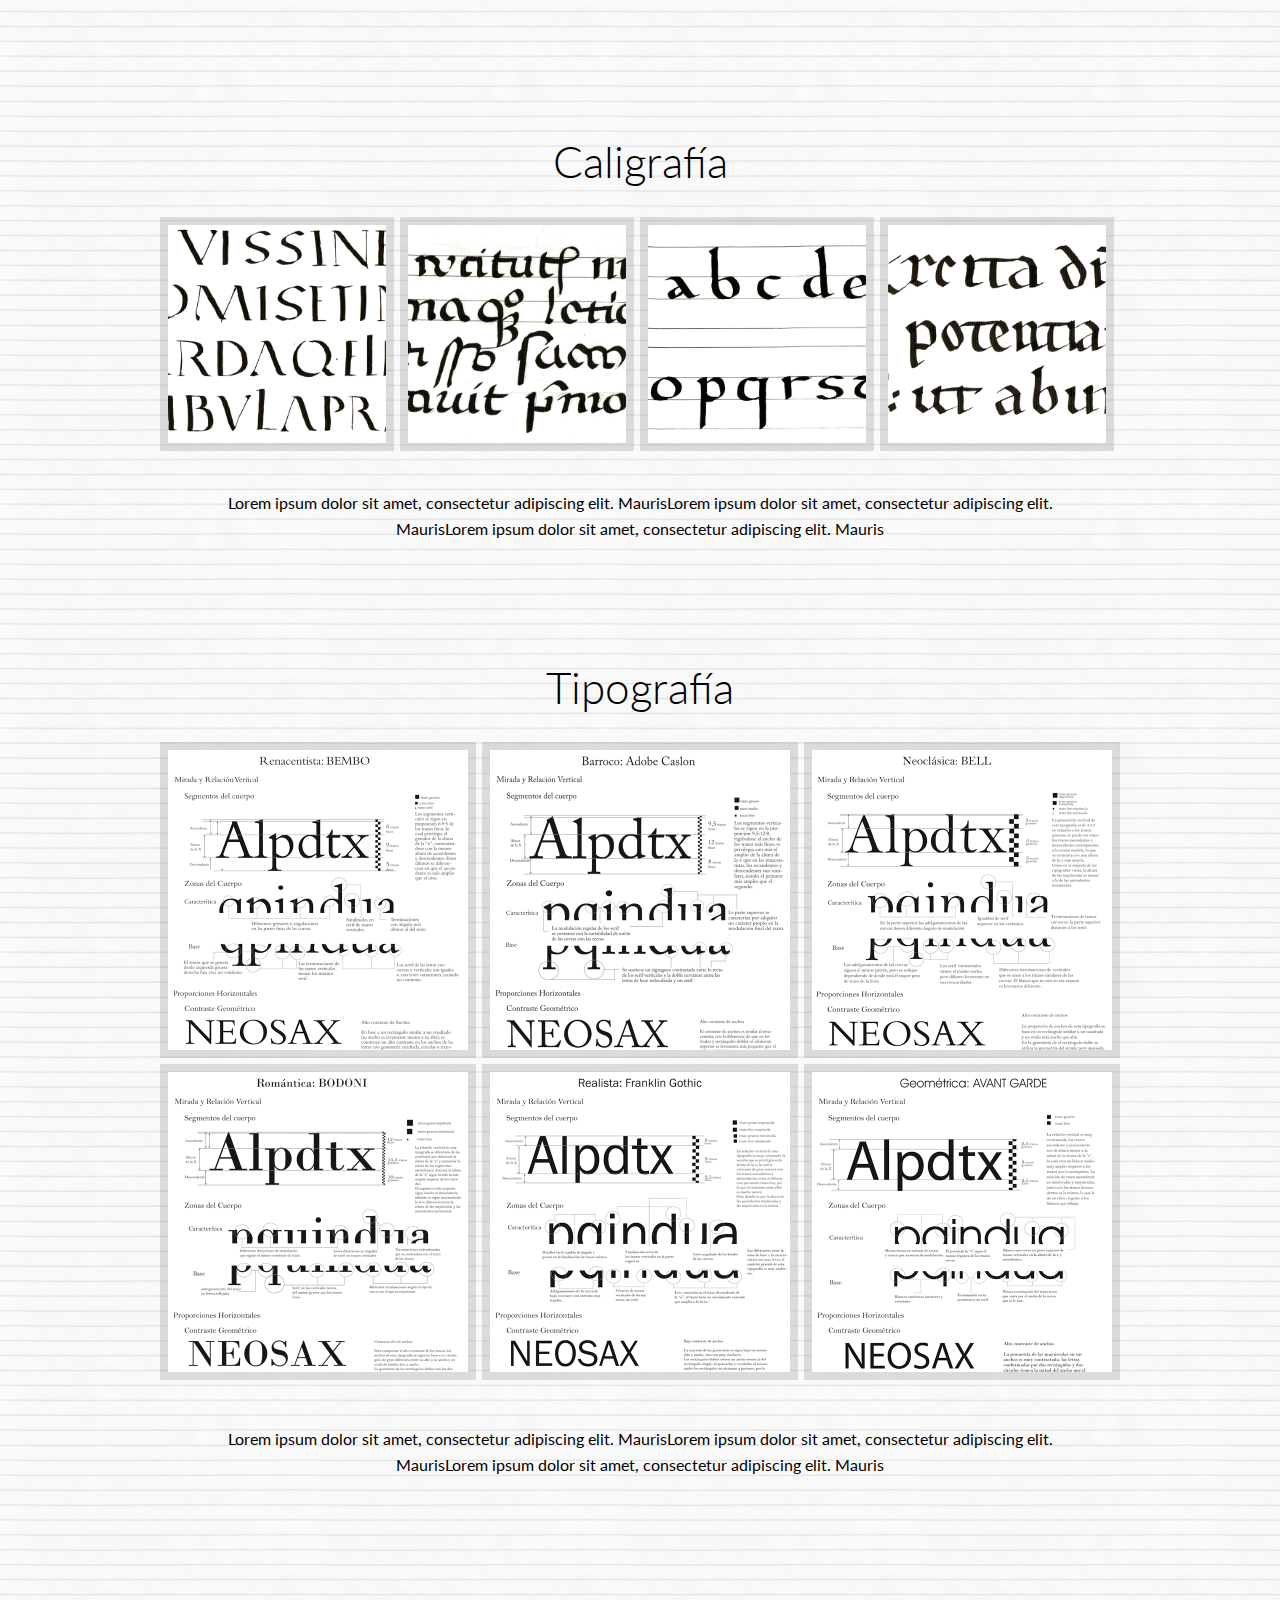
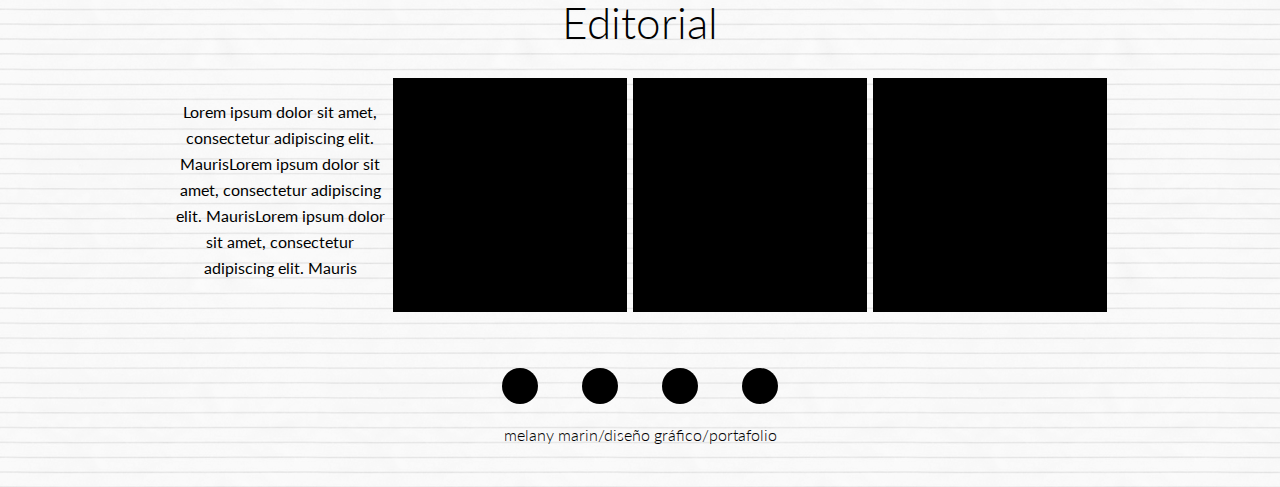
==== commit a39f69bd: "Primera prueba de html de portafolio" ====
--- a/index.html
+++ b/index.html
@@ -1,14 +1,12 @@
 <!DOCTYPE html>
 <html>
 	<head>
-		<title>Melany Marin - Portafolio</title>
-		<link type="text/css" rel="stylesheet" href="css/cascadaport.css">
+		<title>
+			Melany Marin - Portafolio
+		</title>
+		<link type="text/css" rel="stylesheet" href="css/cascadaport.css"></link>
+		
 		<link href='http://fonts.googleapis.com/css?family=Lato:300,400,700,400italic' rel='stylesheet' type='text/css'>
-		
-		<link rel="stylesheet" href="http://netdna.bootstrapcdn.com/bootstrap/3.0.0/css/bootstrap.min.css">
-		<link rel="stylesheet" href="http://blueimp.github.io/Gallery/css/blueimp-gallery.min.css">
-		<link rel="stylesheet" href="css/bootstrap-image-gallery.min.css">
-
 		<meta charset="utf-8">	
 	</head>
 	<body>
@@ -18,7 +16,7 @@
 					<img src="img/logo-inicio.png" align="center">
 				</div>
 
-			<div class="contenedor1024"  align="center"> <!--contenedor 1024-->
+			<div class="contenedor1024" align="center"> <!--contenedor 1024-->
 
 				<div class="supermenu">	<!--SUPERMENU-->
 					
@@ -35,7 +33,9 @@
 						<div class="elementomenu">
 							<a href="tipografia.html" title="Análisis tipografico"><p>Tipografía</p></a>
 						</div>
-						
+						<div class="elementomenu">
+							<a href="editorial.html" title="Proyectos de diseño editorial"><p>Editorial</p></a>
+						</div>
 						<div class="elementomenu">
 							<a href="contacto.html" title="Acerca de mi y contacto"><p>Contacto</p></a>
 						</div>	 
@@ -45,113 +45,98 @@
 					<div class="cont-estudios-home"> <!--estudios-->
 						<h1>Estudios de obras</h1>
 							<div class="boximg-estudios">
-							
-									<a href="estudiodeobras.html"><img src="img/inicio/est-ini.jpg"></a>
+								
+									<a><img src="img/inicio/est-ini.jpg"></a>
 								
 							</div>
 							<div class="boxtexto-estudios">
-								<h4>Estudio a los cuadernos de dibujos de Leonardo Da Vinci, dibujos de los grabados de Durero, el grabado de Rembradt, estudio de la conjugación de colores para expresar la luz en la obra pictórica de Henri Matisse y su dibujo a plumilla, entre otros.</h4>	
+								<h4>Lorem ipsum dolor sit amet, consectetur adipiscing elit. Mauris ac justo iaculis, commodo tortor a, ultrices libero. Integer egestas, arcu a </h4>	
 							</div>
 					</div> <!--fin de estudios-->
 
 					<div class="cont-croquis-home"> <!--Croquis-->
 						<h1>Croquis</h1>
 
-						<a href="croquis.html">
-							<div class="cont-img-tex-croquis"> <!--1 Croquis-->
-								<div class="boximg-croquis">	
-										<img src="img/croquis/valparaiso/bvalparaiso-23.jpg">
-								</div>
-								<div class="boxtexto-croquis">
-									<h3>Valparaíso</h3>
-									<h4>Croquis realizados en distintas localidades de Valparaíso, en observación respecto a la luminosidad  y a gestos de las personas dependiendo de su contexto.</h4>	
-								</div>
+						<div class="cont-img-tex-croquis"> <!--1 Croquis-->
+							<div class="boximg-croquis">	
+									<a><img src="img/inicio/valparaiso-inicio.png"></a>
 							</div>
-						</a>	
+							<div class="boxtexto-croquis">
+								<h3>Valparaíso</h3>
+								<h4>Lorem ipsum dolor sit amet, consectetur adipiscing elit. Mauris </h4>	
+							</div>
+						</div>	
 
-						<a href="croquis.html">
-							<div class="cont-img-tex-croquis"><!--2 Croquis-->
-								<div class="boximg-croquis">
-									 <img src="img/croquis/punta arenas/bpunta-arenas-1.jpg">
-								</div>
-								<div class="boxtexto-croquis">
-									<h3>Punta Arenas</h3>
-									<h4>Durante una travesía realizada a Punta Arenas junto a mi taller de tercer año de diseño, se observó el borde del Estrecho de Magallanes, la pampa y Tierra del Fuego</h4>	
-								</div>
+						<div class="cont-img-tex-croquis"><!--2 Croquis-->
+							<div class="boximg-croquis">
+								<img src="img/inicio/puntaarenas-inicio.png">
 							</div>
-						</a>	
+							<div class="boxtexto-croquis">
+								<h3>Punta Arenas</h3>
+								<h4>Lorem ipsum dolor sit amet, consectetur adipiscing elit. Mauris </h4>	
+							</div>
+						</div>	
 
-						<a href="croquis.html">
-							<div class="cont-img-tex-croquis"><!--3 Croquis-->
-								<div class="boximg-croquis">
-									<img src="img/croquis/ritoque/britoque-6.jpg">
-								</div>
-								<div class="boxtexto-croquis">
-									<h3>Ritoque</h3>
-									<h4>Con el fin de construir un recorrido que acompañara a la lectura en la Ciudad abierta, se busca una nueva manera de abstraer el lugar, dibujando a la obra sin dibujarla en si misma (...)</h4>	
-								</div>
-							</div>	
-						</a>
+						<div class="cont-img-tex-croquis"><!--3 Croquis-->
+							<div class="boximg-croquis">
+								<img src="img/inicio/ritoque-inicio.png">
+							</div>
+							<div class="boxtexto-croquis">
+								<h3>Ritoque</h3>
+								<h4>Lorem ipsum dolor sit amet, consectetur adipiscing elit. Mauris </h4>	
+							</div>
+						</div>	
 					</div>	<!--fin de Croquis-->	
 
 					<div class="cont-caligrafia-home"> <!--caligrafia-->
 						<h1>Caligrafía</h1>
 						<div class="cont-img-caligrafia2">
-							<a href="caligrafia.html"><img src="img/caligrafia/brom_cuadrada.jpg"></a>
+							<img src="img/inicio/romana.png">
 						</div>	
 						<div class="cont-img-caligrafia">
-							<a href="caligrafia.html"><img src="img/caligrafia/bmn-insular.jpg"></a>
+							<img src="img/inicio/manos nacionales.png">
 						</div>
 						<div class="cont-img-caligrafia">
-							<a href="caligrafia.html"><img src="img/caligrafia/bcarolingia.jpg"></a>
+							<img src="img/inicio/carolingia.png">
 						</div>
 						<div class="cont-img-caligrafia">
-							<a href="caligrafia.html"><img src="img/caligrafia/bgotica.jpg"></a>
+							<img src="img/inicio/gotica.png">
 						</div>
 						<div class="superbox-texto">
 							<div class="boxtexto-caligrafia" align="center">
-								<h4>Durante el imperio romano se desarrollan 4 tipos de escritura caligráfica: Cuadrada, Rústica, Uncial y Semiuncial.Tras la caída del imperio romano, surgen diferentes variables de caligrafía que se ven influenciados por las invasiones bárbaras. Con el surgimiento del imperio Carolingio, Carlo Magno busca unificar la escritura con la caligrafía Carolingia. A su vez aparece la escritura gótica.</h4>	
+								<h4>Lorem ipsum dolor sit amet, consectetur adipiscing elit. MaurisLorem ipsum dolor sit amet, consectetur adipiscing elit. MaurisLorem ipsum dolor sit amet, consectetur adipiscing elit. Mauris</h4>	
 							</div>
 						</div>	
 					</div> <!--fin de caligrafia-->
 
 					<div class="cont-tipografia-home"><!--tipografia-->
 						<h1>Tipografía</h1>
-
 						<div class="cont-img-tipografia">
-							<a href="tipografia.html"><img src="img/tipografia/bembo.jpg"></a>
+							<img src="img/inicio/renacentista bembo.png">
 						</div>	
-
 						<div class="cont-img-tipografia">
-							<a href="tipografia.html"><img src="img/tipografia/caslon.jpg"></a>
+							<img src="img/inicio/barroco caslon.png">
 						</div>
-
 						<div class="cont-img-tipografia2">
-							<a href="tipografia.html"><img src="img/tipografia/bell.jpg"></a>
+							<img src="img/inicio/neoclasica bell.png">
 						</div>
-
 						<div class="cont-img-tipografia">
-							<a href="tipografia.html"><img src="img/tipografia/bodoni.jpg"></a>
+							<img src="img/inicio/romantica bodoni.png">
+						</div>	
+						<div class="cont-img-tipografia">
+							<img src="img/inicio/realista franklin.png">
 						</div>
-
-						<div class="cont-img-tipografia">
-							<a href="tipografia.html"><img src="img/tipografia/franklin.jpg"></a>
+						<div class="cont-img-tipografia2">
+							<img src="img/inicio/geometrica avant.png">
 						</div>
-
-						<div class="cont-img-tipografia2">
-							<a href="tipografia.html"><img src="img/tipografia/avantgarde.jpg"></a>
-						</div>
-
 						<div class="superbox-texto">
 							<div class="boxtexto-tipografia">
-								<h4>Se eligen una o das tipografías analizan sus características, correspondientes a las siguientes épocas: Renacentista (Bembo y Palatino), Barroco (Caslon y Ehrhardt), Neoclásica (Bell), Romántica (Bodoni), Realista (Franklin gothic y Universe) y Geomética (Gill sans y Avant garde).</h4>	
+								<h4>Lorem ipsum dolor sit amet, consectetur adipiscing elit. MaurisLorem ipsum dolor sit amet, consectetur adipiscing elit. MaurisLorem ipsum dolor sit amet, consectetur adipiscing elit. Mauris</h4>	
 							</div>
 						</div>	
 					</div>	<!--fin de tipografia-->
 
-					<!--editorial
-
-					<div class="cont-editorial-home"> 
+					<div class="cont-editorial-home"> <!--editorial-->
 						<h1>Editorial</h1>
 						<div class="boxtexto-editorial">
 							<h4>Lorem ipsum dolor sit amet, consectetur adipiscing elit. MaurisLorem ipsum dolor sit amet, consectetur adipiscing elit. MaurisLorem ipsum dolor sit amet, consectetur adipiscing elit. Mauris</h4>	
@@ -166,99 +151,27 @@
 							<img src="">
 						</div>
 
-					</div>
-
-					fin de editorial-->
-
+					</div><!--fin de editorial-->
 					<footer align="center">
 						<div class="cont-footer-home">
 							<div class="iconosfooter2">
-								<a href="http://www.linkedin.com/pub/melany-marin/69/338/327"><img src="img/svg/linkedin2.svg"></a>
 							</div>
 							<div class="iconosfooter">
-								<a href="http://www.pinterest.com/bpurpless/"><img src="img/svg/pinterest11.svg"></a>
 							</div>
 							<div class="iconosfooter">
-								<a href="http://plus.google.com/u/0/+MelanyMarin_perfil/about"><img src="img/svg/google110.svg"></a>
 							</div>
 							<div class="iconosfooter">
-								<a href="http://www.slideshare.net/MelanyeMarin"><img src="img/svg/slideshare3.svg"></a>
 							</div>
 							<div class="texto-footer">
-								<p>melany marin / diseño gráfico / portafolio  </p>
+								<p>melany marin/diseño gráfico/portafolio  </p>
 							</div>
 						</div>	
 					</footer>
 						
 			</div> <!--fin del contenedor de 1024-->
+
+			
+
 		</div><!--fin del container-->
-
-		<!--PRUEBADE GALERIA DE BOOTSTRAP-->
-
-		<div id="blueimp-gallery" class="blueimp-gallery">
-		    <!-- The container for the modal slides -->
-		    <div class="slides"></div>
-		    <!-- Controls for the borderless lightbox -->
-		    <h3 class="title"></h3>
-		    <a class="prev">‹</a>
-		    <a class="next">›</a>
-		    <a class="close">×</a>
-		    <a class="play-pause"></a>
-		    <ol class="indicator"></ol>
-		    <!-- The modal dialog, which will be used to wrap the lightbox content -->
-		    <div class="modal fade">
-		        <div class="modal-dialog">
-		            <div class="modal-content">
-		                <div class="modal-header">
-		                    <button type="button" class="close" aria-hidden="true">&times;</button>
-		                    <h4 class="modal-title"></h4>
-		                </div>
-		                <div class="modal-body next"></div>
-		                <div class="modal-footer">
-		                    <button type="button" class="btn btn-default pull-left prev">
-		                        <i class="glyphicon glyphicon-chevron-left"></i>
-		                        Previous
-		                    </button>
-		                    <button type="button" class="btn btn-primary next">
-		                        Next
-		                        <i class="glyphicon glyphicon-chevron-right"></i>
-		                    </button>
-		                </div>
-		            </div>
-		        </div>
-		    </div>
-		</div>
-
-		<!--FIN DE GALERIA DE BOOTSTRAP-->
-
-		<!--prueba de modal
-
-					<div class="modal fade" id="imagen" role="dialog">
-					  <div class="modal-dialog">
-					    <div class="modal-content">
-					      <div class="modal-header">
-					        <button type="button" class="close" data-dismiss="modal"><span aria-hidden="true">&times;</span><span class="sr-only">Close</span></button>					        
-					      </div>
-					      <div class="modal-body">
-					        <img src="img/4.jpg">
-					      </div>
-					      <div class="modal-caption">
-					        <p>lalalal</p>
-					      </div>
-					    </div>
-					  </div>
-					</div> fin modal-->
-					
-					<!-- modal usa css de bootstrap.min.css y script de bootstap.min.js C: 
-					
-					<script src="https://ajax.googleapis.com/ajax/libs/jquery/1.11.1/jquery.min.js"></script>
-					<script src="js/bootstrap.min.js"></script> -->
-
-					
-
-		<script src="http://ajax.googleapis.com/ajax/libs/jquery/1.10.2/jquery.min.js"></script>
-		<script src="http://blueimp.github.io/Gallery/js/jquery.blueimp-gallery.min.js"></script>
-		<script src="js/bootstrap-image-gallery.min.js"></script>
-
 	</body><!--fin del body-->
 </html>--- a/css/cascadaport.css
+++ b/css/cascadaport.css
@@ -1,17 +1,10 @@
 /*--contenedores--*/
-*{
-	webkit-box-sizing:none !important;
-}
 
 body{
 	background-image: url(../img/lined_paper.png);
 	background-repeat: repeat;
-	margin: 0px;
-}
-
-.container{
-	margin-top:0px;
-}
+}
+
 .contenedor1024{
 	max-width: 1024px;
 	margin: 0 auto;
@@ -53,7 +46,7 @@
 }
 
 .elementomenu{
-	width: 192px;
+	width: 170px;
 	height: 51px;
 	float: left;
 	margin: 0 auto;
@@ -62,16 +55,15 @@
 
 .supermenu{
 	display: inline-block;
-	margin: 0 auto;
 }
 
 
 .menu, a p{ /*--primer menu--*/
-	font-family: 'Lato', helvetica, arial, sans-serif !important;
-	text-transform: uppercase !important;
-	text-align: center !important;
-	font-size: 16px !important;
-	font-variant: 700 !important;
+	font-family: 'Lato', helvetica, arial, sans-serif;
+	text-transform: uppercase;
+	text-align: center;
+	font-size: 16px;
+	font-variant: 700;
 }
 
 .span_2{
@@ -105,7 +97,6 @@
 .boximg-estudios{
 	width:617px;
 	height:320px;
-	margin-top: 20px;
 	background-color: black;
 	display: inline-block;
 	float: left;
@@ -132,86 +123,59 @@
 	-moz-filter:grayscale(0);
 	-ms-filter:grayscale(0);
 	-o-filter:grayscale(0);
-	transition: 1s;
-}
-
-
-.boximg-croquis:hover{
-	background-color: #44014D;
-	transition: 0.5s;
-}
-
-
+}
+
+.boximg-croquis img:hover{
+	-webkit-filter:brightness(0.3);
+	-moz-filter:brightness(0.3);
+	-ms-filter:brightness(0.3);
+	-o-filter:brightness(0.3);
+}
 
 .cont-img-tex-croquis:hover{
 	background-color: rgba(100,100,100,0.2);
-	transition: 1s;
 }
 
 .cont-img-tex-contenido:hover{
 	background-color: rgba(100,100,100,0.2);
-	transition: 0.5s;
-}
-
-.cont-img-caligrafia2:hover{	
-	background-color: #44014D;
-	transition: 0.5s;
+}
+
+.cont-img-caligrafia2:hover{
 	
+	-webkit-filter:brightness(0.3);
+	-moz-filter:brightness(0.3);
+	-ms-filter:brightness(0.3);
+	-o-filter:brightness(0.3);
 }
 
 .cont-img-caligrafia:hover{
-	background-color: #44014D;
-	transition: 1s;	
+
+	-webkit-filter:brightness(0.3);
+	-moz-filter:brightness(0.3);
+	-ms-filter:brightness(0.3);
+	-o-filter:brightness(0.3);
 }
 
 .cont-img-tipografia:hover{
-	background-color: #44014D;
-	transition: 1s;
-	
+	-webkit-filter:brightness(0.3);
+	-moz-filter:brightness(0.3);
+	-ms-filter:brightness(0.3);
+	-o-filter:brightness(0.3);
 }
 
 .cont-img-tipografia2:hover{
-	background-color: #44014D;
-	transition: 1s;
-	
-}
-
-.cont-img-galeria:hover{
-	background-color: #44014D;
-	transition: 1s;
-}
-
-.cont-img-galeria2:hover{
-	background-color: #44014D;
-	transition: 1s;
-}
-
-.boximg-contenido:hover{
-	background-color: #44014D;
-	transition: 1s;
-}
-
-.menu .elementomenu a p:hover{
-	color:#C41856;
-	text-decoration: none;
-}
-
-.iconosfooter a img:hover{
-	background-color: #C41856;
-	transition: 0.4s;
-}
-
-.iconosfooter2 a img:hover{
-	background-color: #C41856;
-	transition: 0.4s;
-}
+	-webkit-filter:brightness(0.3);
+	-moz-filter:brightness(0.3);
+	-ms-filter:brightness(0.3);
+	-o-filter:brightness(0.3);
+}
+
 
 
 /*------------------------- FIN DE HOVERS--------------------------*/
 
 img{
-	width: 100% !important;
-	height: auto !important;
+	width: 100%;
 }
 
 .boxtexto-estudios{
@@ -220,7 +184,6 @@
 	display: inline-block;
 	float: right;
 	margin-top: 70px;
-	margin-left: 10px;
 }
 
 /*--contenedores de croquis--*/
@@ -236,16 +199,16 @@
 }
 
 .cont-img-tex-croquis{
-	padding-left: 8px !important;
-	padding-right: 8px !important;
-	padding-top: 8px !important;
-	margin: 0 auto !important;
-	width: 298px !important;
-	display: inline-block !important;
+	padding-left: 8px;
+	padding-right: 8px;
+	padding-top: 8px;
+	margin: 0 auto;
+	width: 298px;
+	display: inline-block;
 	background-color: rgba(100,100,100,0);
-	float: left !important;
-	margin-right: 6px !important;
-	margin-bottom: 20px !important;
+	float: left;
+	margin-right: 6px;
+	margin-bottom: 20px;
 }
 
 .cont-img-tex-croquis-centro{
@@ -260,8 +223,9 @@
 	float: left;
 }
 .boximg-croquis{
-	padding: 8px;
-	background-color: rgba(100,100,100,0.2);
+	width:298px;
+	height:298px;
+	background-color: black;
 	display: inline-block;
 	float: right;
 	overflow: hidden;
@@ -323,14 +287,13 @@
 	margin-left: 50px;
 }
 .boxtexto-caligrafia{
-	width: 600px;
-	padding-top: 20px;
+	width: 300px;
 	padding-left: 40px;
 	padding-right: 40px;
 	padding-bottom: 12px;
 	margin-bottom: 20px;
-	display: inline-block;
-
+	display: inline;
+	margin: 0 auto;
 }
 
 /*--TIPOGRAFIA--*/
@@ -372,13 +335,13 @@
 	margin-left: 50px;
 }
 .boxtexto-tipografia{
-	width: 600px;
-	padding-top: 20px;
+	width: 300px;
 	padding-left: 40px;
 	padding-right: 40px;
 	padding-bottom: 12px;
 	margin-bottom: 20px;
-	display: inline-block;
+	display: inline;
+	margin: 0 auto;
 }
 
 
@@ -463,25 +426,25 @@
 .iconosfooter{
 	width: 36px;
 	height: 36px;
-	border-radius: 100%;
+	border-radius: 20px;
 	margin-left: 44px;
 	margin-bottom: 18px;
-	float: left;
-	display: inline-block;
-	overflow: hidden;
+	background-color: black;
+	background-image: url(../img/);
+	float: left;
+	display: inline-block;
 }
 
 .iconosfooter2{
 	width: 36px;
 	height: 36px;
-	border-radius: 100%;
-	margin-left: 15px;
+	border-radius: 20px;
 	margin-bottom: 18px;
-	float: left;
-	display: inline-block;
-	overflow: hidden;
-}
-
+	background-color: black;
+	background-image: url(../img/);
+	float: left;
+	display: inline-block;
+}
 
 .texto-footer{
 	text-align: center;
@@ -496,6 +459,7 @@
 	text-align: center;
 
 }
+}
 
 /*--.boximg-caligrafia{
 	width:218px;
@@ -514,12 +478,12 @@
 }
 
 div a:hover{
-	color: #570273 !important;
+	color: #cc0000;
 }
 
 a{
-	text-decoration: none !important;
-	color: #000000 !important;
+	text-decoration: none;
+	color: #000000;
 }
 
 /*--div a:visited {
@@ -534,54 +498,44 @@
 /*--los weight de lato son 300 (light) 400, 400italic, bold--*/
 
 h1{
-	font-family: 'Lato', helvetica, arial, sans-serif  !important;
-	font-size: 44px !important;
-	font-weight: 300 !important;
-	letter-spacing: 0.06em !important;
-	text-align: center !important;
-	margin-bottom: 40px !important;
-	color: #C41856 !important;
+	font-family: 'Lato', helvetica, arial, sans-serif;
+	font-size: 44px;
+	font-weight: 300;
+	text-align: center;
 }
 
 h2{
-	font-family: 'Lato', helvetica, arial, sans-serif  !important;
-	font-size: 24px !important;
-	text-transform: uppercase !important;
+	font-family: 'Lato', helvetica, arial, sans-serif;
+	font-size: 24px;
+	text-transform: uppercase;
 	line-height: 30px;
-	color: #630170 !important;
-	font-weight: 400 !important;
-	text-align: center !important;
+	font-weight: 400;
+	text-align: center;
 }
 
 h3{
-	font-family: 'Lato', helvetica, arial, sans-serif  !important;
-	font-size: 24px  !important;
-	line-height: 30px  !important;
-	font-weight: 400  !important;
-	text-align: center  !important;
+	font-family: 'Lato', helvetica, arial, sans-serif;
+	font-size: 24px;
+	line-height: 30px;
+	font-weight: 400;
+	text-align: center;
 }
 
 h4{
-	font-family: 'Lato', helvetica, arial, sans-serif  !important;
-	font-size: 16px  !important;
-	line-height: 26px  !important;
-	font-weight: 400  !important;
-	text-align: center  !important;
+	font-family: 'Lato', helvetica, arial, sans-serif;
+	font-size: 16px;
+	line-height: 26px;
+	font-weight: 400;
+	text-align: center;
 }
 
 p{
-	font-family: 'Lato', helvetica, arial, sans-serif  !important;
-	font-size: 16px  !important;
-	line-height: 26px  !important;
-	font-weight: 400  !important;
-	text-align: center  !important;
-	padding-top: 20px  !important;
-}
-
-.texto-footer p{
-	font-weight: 400  !important;
-	letter-spacing: 0.05em;
-	color: #C41856;	
+	font-family: 'Lato', helvetica, arial, sans-serif;
+	font-size: 16px;
+	line-height: 26px;
+	font-weight: 300;
+	text-align: center;
+	padding-top: 20px;
 }
 
 /*-------------------------GALERIA--------------------------*/
@@ -607,20 +561,20 @@
 .cont-img-galeria{
 	padding:8px;
 	margin-right: 6px;
-	width: 235px;
-	height: 235px;
-	display: inline-block;
-	background-color: rgba(100,100,100,0.2);
+	width: 218px;
+	height: 218px;
+	display: inline-block;
+	background-color: black;
 	float: left;
 	margin-bottom: 6px;
 }
 
 .cont-img-galeria2{
 	padding:8px;
-	width: 235px;
-	height: 235px;
-	display: inline-block;
-	background-color:rgba(100,100,100,0.2);
+	width: 218px;
+	height: 218px;
+	display: inline-block;
+	background-color: black;
 	float: left;
 	margin-bottom: 6px;
 }
@@ -656,8 +610,9 @@
 }
 
 .boximg-contenido{
-	padding: 8px;
-	background-color: rgba(100,100,100,0.2);
+	width:298px;
+	height:298px;
+	background-color: black;
 	display: inline-block;
 	float: right;
 }
@@ -667,11 +622,10 @@
 .box-img-acercademi{
 	height: 298px;
 	width: 298px;
-	border-radius: 100%;
+	border-radius: 200px;
 	background-color: black;
 	position: relative;
 	display: inline-block;
-	overflow: hidden;
 }
 
 .cont-acercademi{
@@ -745,28 +699,3 @@
     margin-top:20px;
     
 }
-
-/*-------------------arreglos galeria---------------------*/
-
-.blueimp-gallery .modal-body{
-	padding: 0px !important;
-}
-
-.blueimp-gallery .modal-body img{
-	position: relative !important;
-	width: 80% !important;
-	height: auto !important;
-
-}
-
-
-/*------------------arreglos bootdtrap-------------------*/
-
-.modal-caption{
-	padding: 20px;
-}
-
-.modal-caption p{
-	text-align: left !important;
-	font-weight: 400 !important;
-}